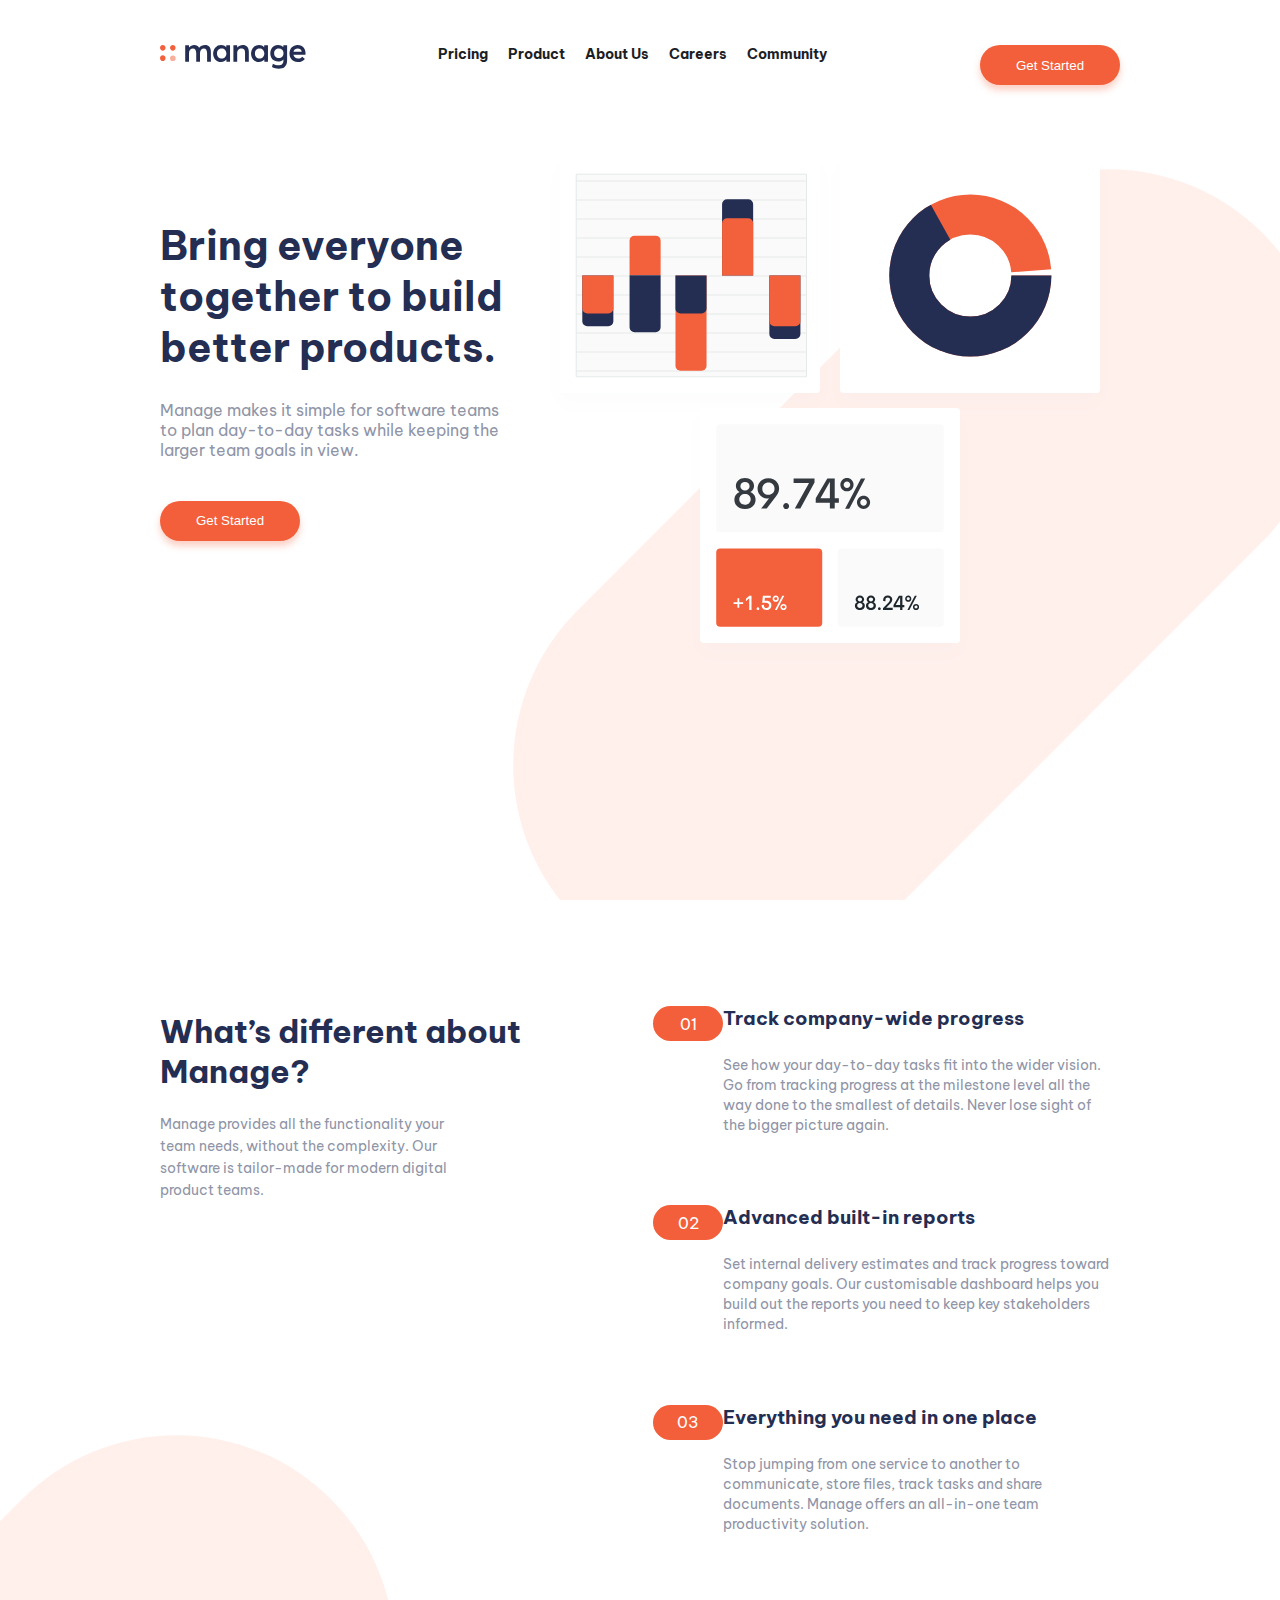
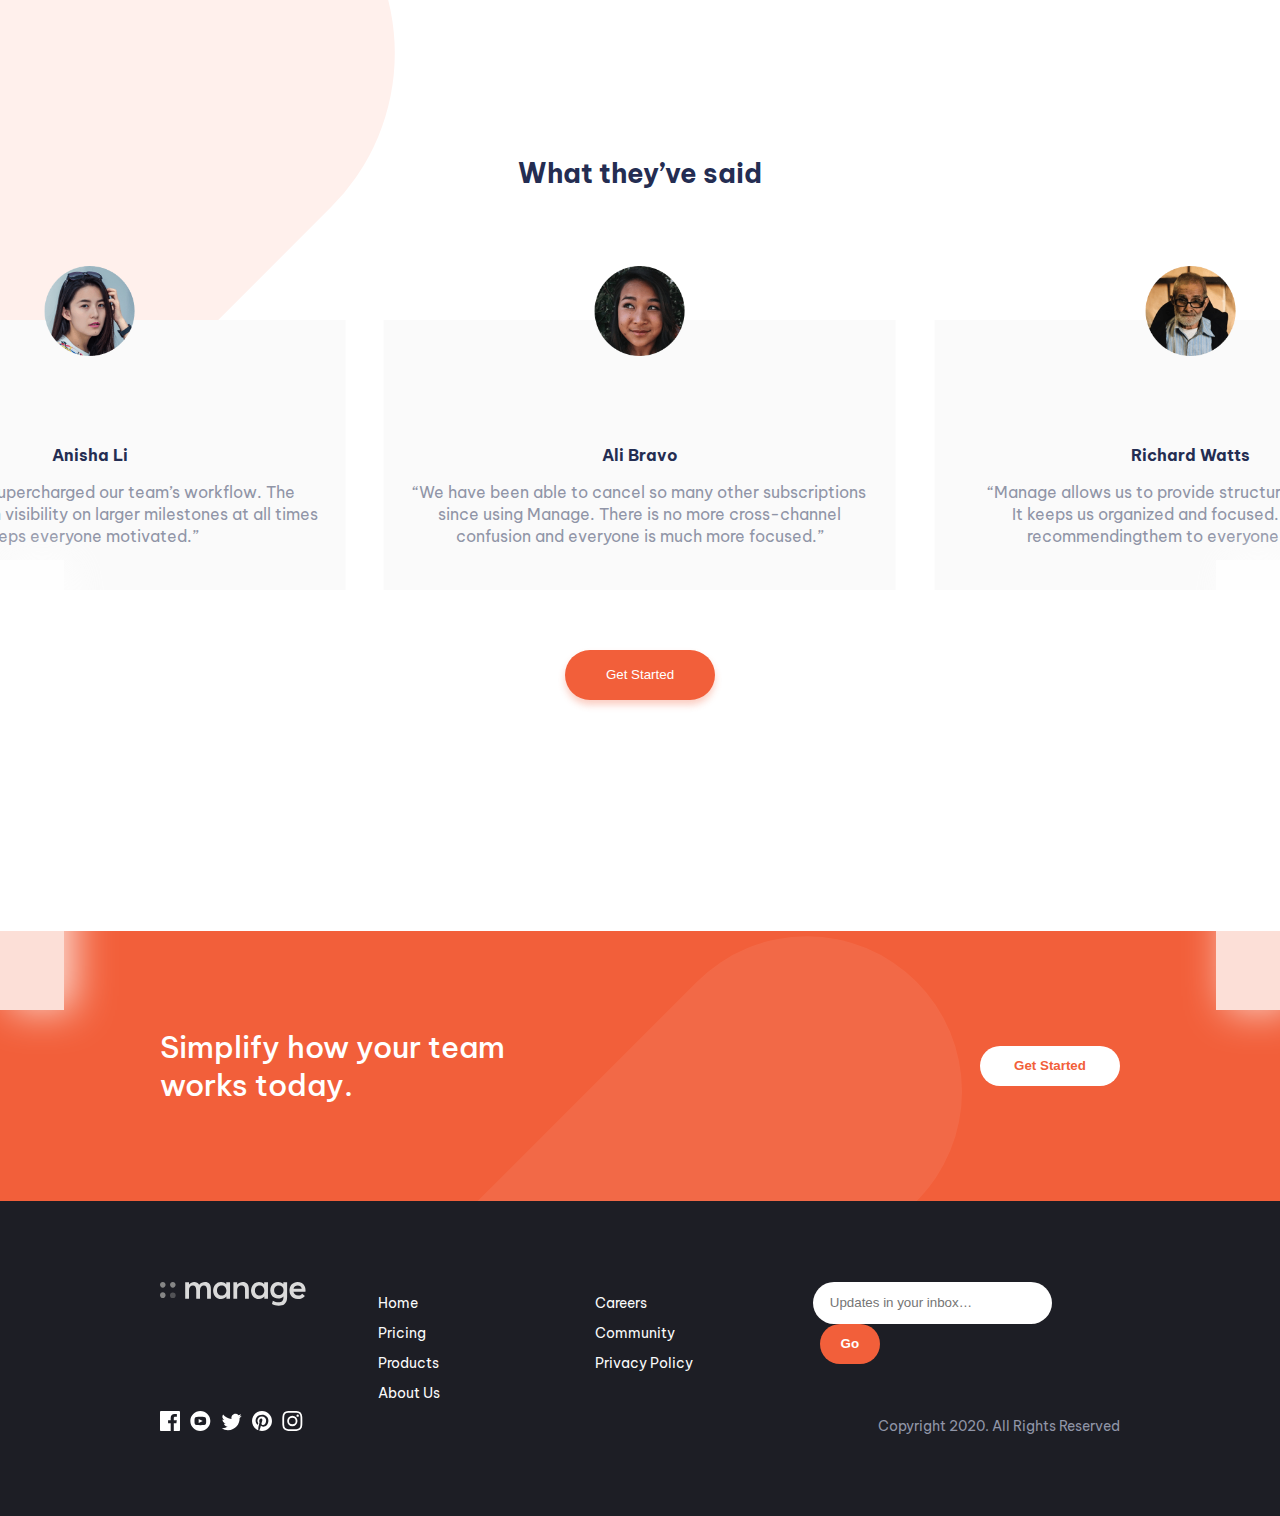
==== index.html @ 9a96b0f6 "first commit" ====
<!DOCTYPE html>
<html lang="en">

<head>
  <meta charset="UTF-8">
  <meta name="viewport" content="width=device-width, initial-scale=1.0">
  <!-- displays site properly based on user's device -->

  <link rel="icon" type="image/png" sizes="32x32" href="./images/favicon-32x32.png">
  <link rel="stylesheet" href="styles.css" media="screen and (min-width: 1000px)">
  <link rel="stylesheet" href="styles2.css" media="screen and (max-width: 1000px)">

  <title>Frontend Mentor | Manage landing page</title>

  <script src="script.js" defer></script>

  <!-- Feel free to remove these styles or customise in your own stylesheet 👍 -->
  <style>
    .attribution {
      font-size: 11px;
      text-align: center;
    }

    .attribution a {
      color: hsl(228, 45%, 44%);
    }
  </style>
</head>

<body>
  <div class="desktop-div">
    <nav class="desktop-nav">
      <div class="nav-div">
        <div class="navs-div">
          <div class="logo-div">
            <img src="images\logo.svg" alt="logo">
          </div>
          <div class="navs">
            <a href="#">Pricing</a>
            <a href="#">Product</a>
            <a href="#">About Us</a>
            <a href="#">Careers</a>
            <a href="#">Community</a>
          </div>
          <div class="getstarted-div">
            <button class="get-started">Get Started</button>
          </div>
        </div>
        <div class="hero-div">
          <div class="hero-txt-div">
            <h1 class="hero-txt">Bring everyone<br>together to build<br>better products.<br></h1>
            <p class="hero-subtxt">Manage makes it simple for software teams<br>to plan day-to-day
              tasks while keeping the<br>larger team goals in view.<br></p>
            <button class="get-started">Get Started</button>
          </div>
          <div class="hero-img-div">
            <img src="images\illustration-intro.svg" alt="illustration-intro" class="hero-img">
          </div>
        </div>
      </div>
    </nav>

    <main>
      <section class="about-testimonial-section">
        <div class="about-section">
          <div class="about-div">
            <div class="about-hero-txtdiv">
              <h1 class="about-hero-txt">What’s different about<br>Manage?</h1>
              <p class="about-hero-subtxt">Manage provides all the functionality your<br>team needs, without
                the complexity. Our<br>software is tailor-made for modern digital<br>
                product teams.<br></p>
            </div>

            <div class="about">
              <div class="about-txts-div txt-div1">
                <div class="about-no-div">
                  <p class="about-no">01</p>
                </div>
                <div class="about-txt-div">
                  <h2 class="about-txt">Track company-wide progress</h2>
                  <p class="about-subtxt">See how your day-to-day tasks fit into the wider vision.<br>Go from
                    tracking progress at the milestone level all the<br>way done to the
                    smallest of details. Never lose sight of<br>the bigger picture again.<br></p>
                </div>
              </div>

              <div class="about-txts-div">
                <div class="about-no-div">
                  <p class="about-no">02</p>
                </div>
                <div class="about-txt-div">
                  <h2 class="about-txt">Advanced built-in reports</h2>
                  <p class="about-subtxt">Set internal delivery estimates and track progress toward<br>company
                    goals. Our customisable dashboard helps you<br>build out the reports
                    you need to keep key stakeholders<br>informed.<br>
                  </p>
                </div>
              </div>

              <div class="about-txts-div">
                <div class="about-no-div">
                  <p class="about-no">03</p>
                </div>
                <div class="about-txt-div everything">
                  <h2 class="about-txt">Everything you need in one place</h2>
                  <p class="about-subtxt">Stop jumping from one service to another to<br>communicate, store files,
                    track tasks and share<br>documents. Manage offers an all-in-one team<br>
                    productivity solution.<br></p>
                </div>
              </div>
            </div>
          </div>
        </div>

        <div class="testimonials-section">
          <div class="testimonials-div">
            <h1 class="testimonials-heading">What they’ve said</h1>
            <div class="testimonials">
              <div class="testimony first-testimony">
                <img src="images\avatar-anisha.png" alt="avatar-anisha" class="avatar-img">
                <div class="testimony-name">
                  <div class="testimony-name-div">
                    <p class="name">Anisha Li</p>
                    <p class="thetestimony">“Manage has supercharged our team’s workflow. The<br>ability to maintain
                      visibility on larger milestones at all times<br>keeps everyone motivated.”<br></p>
                  </div>
                </div>
              </div>

              <div class="testimony second-testimony">
                <img src="images\avatar-ali.png" alt="avatar-shanai" class="avatar-img">
                <div class="testimony-name">
                  <div class="testimony-name-div">
                    <p class="name">Ali Bravo</p>
                    <p class="thetestimony">“We have been able to cancel so many other subscriptions<br>since using
                      Manage. There is no more cross-channel<br>confusion and everyone is much
                      more focused.”<br></p>
                  </div>
                </div>
              </div>

              <div class="testimony third-testimony">
                <img src="images\avatar-richard.png" alt="avatar-richard" class="avatar-img">
                <div class="testimony-name">
                  <div class="testimony-name-div">
                    <p class="name">Richard Watts</p>
                    <p class="thetestimony">“Manage allows us to provide structure and process.<br>It keeps us organized
                      and focused. I can’t stop recommending<bdo>them to everyone I talk to!”<br></p>
                  </div>
                </div>
              </div>

              <div class="testimony fourth-testimony">
                <img src="images\avatar-shanai.png" alt="avatar-shanai" class="avatar-img">
                <div class="testimony-name">
                  <div class="testimony-name-div">
                    <p class="name">Shanai Goughs</p>
                    <p class="thetestimony">“Their software allows us to track, manage and collaborate on our projects
                      from anywhere. It keeps the whole team in-sync without being intrusive.”<br></p>
                  </div>
                </div>
              </div>

              <div class="testimony first-testimony2">
                <img src="images\avatar-anisha.png" alt="avatar-anisha" class="avatar-img">
                <div class="testimony-name">
                  <div class="testimony-name-div">
                    <p class="name">Anisha Li</p>
                    <p class="thetestimony">“Manage has supercharged our team’s workflow. The<br>ability to maintain
                      visibility on larger milestones at all times<br>keeps everyone motivated.”<br></p>
                  </div>
                </div>
              </div>

              <div class="testimony second-testimony2">
                <img src="images\avatar-ali.png" alt="avatar-shanai" class="avatar-img">
                <div class="testimony-name">
                  <div class="testimony-name-div">
                    <p class="name">Ali Bravo</p>
                    <p class="thetestimony">“We have been able to cancel so many other subscriptions<br>since using
                      Manage. There is no more cross-channel<br>confusion and everyone is much
                      more focused.”<br></p>
                  </div>
                </div>
              </div>

              <div class="testimony third-testimony2">
                <img src="images\avatar-richard.png" alt="avatar-richard" class="avatar-img">
                <div class="testimony-name">
                  <div class="testimony-name-div">
                    <p class="name">Richard Watts</p>
                    <p class="thetestimony">“Manage allows us to provide structure and process.<br>It keeps us organized
                      and focused. I can’t stop recommending<bdo>them to everyone I talk to!”<br></p>
                  </div>
                </div>
              </div>

              <div class="testimony fourth-testimony2">
                <img src="images\avatar-shanai.png" alt="avatar-shanai" class="avatar-img">
                <div class="testimony-name">
                  <div class="testimony-name-div">
                    <p class="name">Shanai Goughs</p>
                    <p class="thetestimony">“Their software allows us to track, manage and collaborate on our projects
                      from anywhere. It keeps the whole team in-sync without being intrusive.”<br></p>
                  </div>
                </div>
              </div>
            </div>
            <div class="overlays-div">
              <div class="testmonials-overlay left-overlay"></div>
              <div class="testmonials-overlay right-overlay"></div>
            </div>
            <a href="#"><button class="get-started-btn">Get Started</button></a>
          </div>
        </div>
      </section>

      <section class="simplify-section">
        <div class="simplify-div">
          <h1 class="simplify-txt">Simplify how your team<br>works today.<br></h1>
          <div class="simplify-btn-div">
            <a href="#"><button class="simplify-btn">Get Started</button></a>
          </div>
        </div>
      </section>
    </main>

    <footer class="footer-section">
      <div class="footer-div">
        <div class="logo-socials-div">
          <img src="images\logo.svg" alt="logo" class="footer-logo">
          <div class="socials">
            <img src="images\icon-facebook.svg" alt="icon-facebook">
            <img src="images\icon-youtube.svg" alt="icon-youtube">
            <img src="images\icon-twitter.svg" alt="icon-twitter">
            <img src="images\icon-pinterest.svg" alt="icon-pinterest">
            <img src="images\icon-instagram.svg" alt="icon-instagram">
          </div>
        </div>
        <div class="sitemap">
          <a href="#" class="first-one">Home</a>
          <a href="#">Pricing</a>
          <a href="#">Products</a>
          <a href="#">About Us</a>
        </div>
        <div class="sitemap">
          <a href="#" class="first-one">Careers</a>
          <a href="#">Community</a>
          <a href="#">Privacy Policy</a>
        </div>
        <div class="subscribe-div">
          <form id="subscribe-form">
            <input type="text" id="email-field" placeholder="Updates in your inbox…">
            <button type="submit" id="go">Go</button>
          </form>
          <p class="copyright">Copyright 2020. All Rights Reserved</p>
        </div>
      </div>
    </footer>
  </div>

  <div class="mobile-div">
    <nav class="mobile-nav">
      <div class="overlay display"></div>
      <div class="navigator-div remove-nav-div">
        <div class="navigator remove-nav">
          <a href=" #">Pricing</a>
          <a href="#">Product</a>
          <a href="#">About Us</a>
          <a href="#">Careers</a>
          <a href="#">Community</a>
        </div>
      </div>

      <div class="nav-div">
        <div class="navdiv">
          <img src="images\logo.svg" alt="logo" class="logo">
          <img src="images\icon-hamburger.svg" alt="icon-hamburger" class="menu-icon">
          <img src="images\icon-close.svg" alt="icon-close" class="display close_icon">
        </div>
        <div class="hero-div">
          <div class="hero-img-div">
            <img src="images\illustration-intro.svg" alt="illustration-intro" class="hero-img">
          </div>
          <div class="hero-txt-div">
            <h1 class="hero-txt">Bring everyone<br>together to build<br>better products.<br></h1>
            <p class="hero-subtxt">Manage makes it simple for software<br>teams to plan day-to-day
              tasks while<br>keeping the larger team goals in view.</p>
            <div class="get-started-div">
              <button class="get-started-btn">Get Started</button>
            </div>
          </div>
        </div>
      </div>
    </nav>

    <section class="about-section">
      <div class="about-hero-div">
        <h1 class="about-hero-txt">What’s different<br>about Manage?</h1>
        <p class="about-hero-subtxt">Manage provides all the functionality your<br>team needs, without
          the complexity. Our<br>software is tailor-made for modern digital<br>
          product teams.<br></p>
      </div>

      <div class="about-div">
        <div class="about">
          <div class="about-txts-div">
            <div class="about-id">01</div>
            <h3 class="about-txt">Track company-wide progress</h3>
          </div>
          <p class="about-subtxt">See how your day-to-day tasks fit into the wider<br>vision. Go from
            tracking progress at the milestone<br>level all the way done to the
            smallest of details.<br>Never lose sight of the bigger picture again.<br></p>
        </div>

        <div class="about">
          <div class="about-txts-div">
            <div class="about-id">02</div>
            <h3 class="about-txt">Advanced built-in reports</h3>
          </div>
          <p class="about-subtxt">Set internal delivery estimates and track progress<br>toward company
            goals. Our customisable<br>dashboard helps you build out the reports
            you<br>need to keep key stakeholders informed.<br></p>
        </div>

        <div class="about">
          <div class="about-txts-div">
            <div class="about-id">03</div>
            <h3 class="about-txt">Everything you need in one place</h3>
          </div>
          <p class="about-subtxt">Stop jumping from one service to another to<br>communicate, store files,
            track tasks and share<br>documents. Manage offers an all-in-one team<br>
            productivity solution.<br></p>
        </div>
      </div>
    </section>
  </div>
</body>

</html>


<!-- Pricing
Product
About Us
Careers
Community

Get Started

Bring everyone together to build better products.

Manage makes it simple for software teams to plan day-to-day 
tasks while keeping the larger team goals in view.

Get Started

What’s different about Manage?

Manage provides all the functionality your team needs, without 
the complexity. Our software is tailor-made for modern digital 
product teams. 

01
Track company-wide progress
See how your day-to-day tasks fit into the wider vision. Go from 
tracking progress at the milestone level all the way done to the 
smallest of details. Never lose sight of the bigger picture again.

02
Advanced built-in reports
Set internal delivery estimates and track progress toward company 
goals. Our customisable dashboard helps you build out the reports 
you need to keep key stakeholders informed.

03
Everything you need in one place
Stop jumping from one service to another to communicate, store files, 
track tasks and share documents. Manage offers an all-in-one team 
productivity solution.

What they’ve said

Anisha Li
“Manage has supercharged our team’s workflow. The ability to maintain 
visibility on larger milestones at all times keeps everyone motivated.”

Ali Bravo
“We have been able to cancel so many other subscriptions since using 
Manage. There is no more cross-channel confusion and everyone is much 
more focused.”

Richard Watts
“Manage allows us to provide structure and process. It keeps us organized 
and focused. I can’t stop recommending them to everyone I talk to!”

Shanai Gough
“Their software allows us to track, manage and collaborate on our projects 
from anywhere. It keeps the whole team in-sync without being intrusive.”

Get Started

Simplify how your team works today.
Get Started

Home
Pricing
Products
About Us
Careers
Community
Privacy Policy

Updates in your inbox…
Go

Copyright 2020. All Rights Reserved


<div class=" attribution">
            Challenge by <a href="https://www.frontendmentor.io?ref=challenge" target="_blank">Frontend Mentor</a>.
            Coded by <a href="#">Your Name Here</a>.
          </div> -->
---- styles.css ----
@import url('https://fonts.googleapis.com/css2?family=Be+Vietnam+Pro:wght@400;500;700&display=swap');

@keyframes slide1 {
    0% {
        transform: translateX(-13vw);
        box-shadow: 0;
    }

    25% {
        transform: translateX(-57vw);
        box-shadow: 0;
    }

    50% {
        transform: translateX(-100vw);
        box-shadow: 0;
    }

    75% {
        transform: translateX(-143vw);
        box-shadow: 0;
    }

    100% {
        transform: translateX(-186vw);
        box-shadow: 0;
    }
}

@keyframes slide2 {
    0% {
        transform: translate(-13vw, -7vh);
        box-shadow: 0px 1px 5px black;
    }

    25% {
        transform: translate(-57vw, 0);
        box-shadow: none;
    }

    50% {
        transform: translate(-100vw, 0);
        box-shadow: 0;
    }

    75% {
        transform: translate(-143vw, 0);
        box-shadow: 0;
    }

    100% {
        transform: translate(-186vw, 0);
        box-shadow: 0;
    }
}

@keyframes slide3 {
    0% {
        transform: translate(-13vw, 0);
        box-shadow: none;
    }

    25% {
        transform: translate(-57vw, -7vh);
        box-shadow: 0px 1px 5px black;
    }

    50% {
        transform: translate(-100vw, 0);
        box-shadow: none;
    }

    75% {
        transform: translate(-143vw, 0);
        box-shadow: none;
    }

    100% {
        transform: translate(-186vw, 0);
        box-shadow: none;
    }
}

@keyframes slide4 {
    0% {
        transform: translate(-13vw, 0);
        box-shadow: none;
    }

    25% {
        transform: translate(-57vw, 0);
        box-shadow: none;
    }

    50% {
        transform: translate(-100vw, -7vh);
        box-shadow: 0px 1px 5px black;
    }

    75% {
        transform: translate(-143vw, 0);
        box-shadow: none;
    }

    100% {
        transform: translate(-186vw, 0);
        box-shadow: none;
    }
}

@keyframes slide5 {
    0% {
        transform: translate(-13vw, 0);
        box-shadow: none;
    }

    25% {
        transform: translate(-57vw, 0);
        box-shadow: none;
    }

    50% {
        transform: translate(-100vw, 0);
        box-shadow: none;
    }

    75% {
        transform: translate(-143vw, -7vh);
        box-shadow: 0px 1px 5px black;
    }

    100% {
        transform: translate(-186vw);
        box-shadow: none;
    }
}

@keyframes slide6 {
    0% {
        transform: translate(-13vw, 0);
        box-shadow: none;
    }

    25% {
        transform: translate(-57vw, 0);
        box-shadow: none;
    }

    50% {
        transform: translate(-100vw, 0);
        box-shadow: none;
    }

    75% {
        transform: translate(-143vw, 0);
        box-shadow: none;
    }

    100% {
        transform: translate(-186vw, -7vh);
        box-shadow: 0px 1px 5px black;
    }
}

@keyframes slide7 {
    0% {
        transform: translateX(-13vw);
    }

    25% {
        transform: translateX(-57vw);
    }

    50% {
        transform: translateX(-100vw);
    }

    75% {
        transform: translateX(-143vw);
    }

    100% {
        transform: translateX(-186vw);
    }
}

@keyframes slide8 {
    0% {
        transform: translateX(-13vw);
    }

    25% {
        transform: translateX(-57vw);
    }

    50% {
        transform: translateX(-100vw);
    }

    75% {
        transform: translateX(-143vw);
    }

    100% {
        transform: translateX(-186vw);
    }
}

.mobile-div {
    display: none;
}

body {
    margin: 0;
    font-family: 'Be Vietnam Pro', sans-serif;
    overflow-x: hidden;
}

.desktop-nav {
    width: 100vw;
    display: flex;
    justify-content: center;
    height: 100vh;
    background-image: url("images\\bg-tablet-pattern.svg");
    background-repeat: no-repeat;
    background-position: 110% 197%;
}

.nav-div {
    width: 75vw;
}

.navs-div {
    display: grid;
    grid-template-columns: auto auto auto;
    /* Change how you move the navs down later */
    margin-top: 5vh;
}

.logo-div {
    justify-self: left;
}

.navs {
    display: flex;
    justify-self: center;
}

.navs>a {
    color: hsl(233, 12%, 13%);
    text-decoration: none;
    margin-right: 20px;
    font-weight: 700;
    font-size: .9em;
}

.getstarted-div {
    justify-self: right;
}

.get-started {
    background-color: hsl(12, 88%, 59%);
    box-shadow: 0px 5px 7px hsl(12, 88%, 59%, .3);
    cursor: pointer;
    border: 0px;
    color: white;
    width: 140px;
    height: 40px;
    border-radius: 50px;
}

.hero-div {
    width: 75vw;
    display: grid;
    grid-template-columns: auto auto;
    margin-top: 7vh;
}

.hero-txt-div {
    padding-top: 5vh;
}

.hero-txt-div>button {
    margin-top: 25px;
}

.hero-txt {
    font-size: 2.5em;
    color: hsl(228, 39%, 23%);
}

.hero-subtxt {
    color: hsl(227, 12%, 61%);
}

.hero-img-div {
    justify-self: right;
}

.about-testimonial-section {
    margin-top: 10vh;
    background-image: url("images\\bg-tablet-pattern.svg");
    background-repeat: no-repeat;
    background-position: -90% 80%;
}

.about-section {
    width: 100vw;
    display: flex;
    justify-content: center;
}

.about-div {
    width: 75vw;
    display: grid;
    grid-template-columns: auto auto;
}

.about-hero-txt {
    color: hsl(228, 39%, 23%);
    font-size: 2em;
}

.about-hero-subtxt {
    color: hsl(227, 12%, 61%);
    line-height: 22px;
    font-size: .9em;
}

.about-txts-div {
    display: grid;
    grid-template-columns: 7vw 31vw;
    width: 38vw;
    margin-top: 40px;
}

.txt-div1 {
    margin-top: 0;
}

.about {
    justify-self: right;
    margin-right: 0;
}

.about-no {
    width: 70px;
    height: 35px;
    background-color: hsl(12, 88%, 59%);
    color: #ffffff;
    display: flex;
    justify-content: center;
    align-items: center;
    text-align: center;
    border-radius: 50px;
    justify-self: right;
}

.about-txt {
    font-size: 1.2em;
    color: hsl(228, 39%, 23%);
}

.about-subtxt {
    color: hsl(227, 12%, 61%);
    font-size: .9em;
    line-height: 20px;
    margin-top: 25px;
}

.testimonials-section {
    width: 100vw;
    display: flex;
    justify-content: center;
    margin-top: 12vh;
}

.testimonials-div {
    width: 100vw;
    display: grid;
    justify-items: center;
}

.testimonials {
    display: grid;
    grid-template-columns: auto auto auto auto auto auto auto auto;
    width: 100vw;
}

.testimonials-heading {
    color: hsl(228, 39%, 23%);
    text-align: center;
    margin-top: 100px;
    margin-bottom: 130px;
    font-size: 1.7em;
}

.testimony {
    display: grid;
    justify-items: center;
    text-align: center;
    width: 40vw;
    background-color: hsl(0, 0%, 98%);
    height: 30vh;
    margin-right: 3vw;
    transform: translateX(-13vw);
    transition: transform .6s;
}

.first-testimony {
    animation: slide1 10s ease-in-out infinite;
}

.second-testimony {
    animation: slide2 10s ease-in-out infinite;
}

.third-testimony {
    animation: slide3 10s ease-in-out infinite;
}

.fourth-testimony {
    animation: slide4 10s ease-in-out infinite;
}

.first-testimony2 {
    animation: slide5 10s ease-in-out infinite;
}

.second-testimony2 {
    animation: slide6 10s ease-in-out infinite;
}

.third-testimony2 {
    animation: slide7 10s ease-in-out infinite;
}

.fourth-testimony2 {
    animation: slide8 10s ease-in-out infinite;
}

/* .slide {
    animation: slide 10s ease-in-out infinite;
    animation-name: slide;
    animation-duration: 10s;
    animation-timing-function: ease-in-out;
    animation-iteration-count: infinite;
} */

.avatar-img {
    width: 90px;
    height: 90px;
    position: absolute;
    margin-top: -6vh;
}

.testimony-name {
    height: 27vh;
    display: flex;
    align-items: end;
    text-align: center;
}

.name {
    color: hsl(228, 39%, 23%);
    font-weight: 700;
}

.thetestimony {
    margin-top: 0;
    color: hsl(227, 12%, 61%);
    /* font-size: .93em; */
    line-height: 22px;
}

.overlays-div {
    display: grid;
    grid-template-columns: auto auto;
    align-items: start;
    width: 100vw;
}

.left-overlay {
    justify-self: left;
}

.right-overlay {
    justify-self: right;
}

.testmonials-overlay {
    position: absolute;
    background-color: hsl(0, 0%, 100%);
    width: 5vw;
    height: 50%;
    box-shadow: 10px 0px 40px #ffffff;
    top: 240%;
    opacity: .8;
}

.get-started-btn {
    background-color: hsl(12, 88%, 59%);
    border: 0px;
    color: white;
    width: 150px;
    height: 50px;
    border-radius: 50px;
    box-shadow: 0px 5px 7px hsl(12, 88%, 59%, .3);
    cursor: pointer;
    margin-top: 60px;
    margin-bottom: 60px;
}

.simplify-section {
    width: 100vw;
    height: 30vh;
    display: flex;
    justify-content: center;
    align-items: center;
    background-image: url("images\\bg-simplify-section-desktop.svg");
    background-color: hsl(12, 88%, 59%);
    background-position: -300% 100%;
    background-repeat: no-repeat;
    margin-top: 19vh;
}

.simplify-div {
    width: 75vw;
    display: grid;
    grid-template-columns: auto auto;
}

.simplify-txt {
    justify-self: left;
    font-size: 1.9em;
    font-weight: 500;
    color: #ffffff;
}

.simplify-btn-div {
    justify-self: right;
    display: flex;
    align-items: center;
}

.simplify-btn {
    border: 0px;
    width: 140px;
    height: 40px;
    background-color: #ffffff;
    color: hsl(12, 88%, 59%);
    border-radius: 50px;
    font-weight: 700;
    cursor: pointer;
}

.footer-section {
    display: flex;
    justify-content: center;
    align-items: center;
    background-color: hsl(233, 12%, 13%);
    width: 100vw;
    height: 35vh;
    margin-bottom: 0;
}

.footer-div {
    width: 75vw;
    display: grid;
    grid-template-columns: 17vw 17vw 17vw auto;
}

.footer-logo {
    filter: invert(100%) sepia(0%) saturate(0%) hue-rotate(93deg) brightness(103%) contrast(103%);
    align-self: start;
}

.logo-socials-div {
    display: grid;
    grid-template-rows: auto auto;
    height: 17vh;
}

.socials {
    align-self: end;
}

.socials>img {
    margin-left: 6px;
}

img[alt="icon-facebook"] {
    margin-left: 0;
}

.sitemap {
    display: flex;
    flex-direction: column;
}

.sitemap>a {
    margin-top: 12px;
    text-decoration: none;
    font-size: .9em;
    color: hsl(0, 0%, 98%);
}

.first-map {
    margin-top: 0;
}

.subscribe-div {
    height: 17vh;
    display: grid;
    grid-template-rows: auto auto;
}

.subscribe-form {
    align-self: start;
}

#email-field {
    width: 220px;
    height: 40px;
    border: 0px;
    border-radius: 50px;
    padding-left: 17px;
}

#go {
    background-color: hsl(12, 88%, 59%);
    color: #ffffff;
    width: 60px;
    height: 40px;
    border: 0px;
    border-radius: 50px;
    font-weight: 700;
    margin-left: 7px;
    cursor: pointer;
}

.copyright {
    font-size: .9em;
    color: hsl(227, 12%, 61%);
    align-self: end;
    justify-self: right;
    margin-bottom: 0;
}
---- styles2.css ----
@import url('https://fonts.googleapis.com/css2?family=Be+Vietnam+Pro:wght@400;500;700&display=swap');

@keyframes slideIn {
    0% {
        height: 5%;
    }


    100% {
        height: 50%;
    }
}

@keyframes comeIn {
    0% {
        opacity: 0;
    }

    100% {
        opacity: 1;
    }
}

@keyframes slideOut {
    0% {
        height: 50%;
        opacity: 1;
    }

    50% {
        height: 25%;
        opacity: .9;
    }

    100% {
        height: 0;
        opacity: 0;
    }
}

@keyframes comeOut {
    0% {
        opacity: 1;
    }

    100% {
        opacity: 0;
    }
}

.desktop-div {
    display: none;
}

body {
    margin: 0;
    font-family: 'Be Vietnam Pro', sans-serif;
}

.mobile-nav {
    display: flex;
    justify-content: center;
    background-image: url("images\\bg-tablet-pattern.svg");
    background-size: 120%;
    background-repeat: no-repeat;
    background-position: -70% -70%;
}

.nav-div {
    width: 85%;
}

.navdiv {
    display: grid;
    grid-template-columns: auto auto;
    align-items: center;
    height: 13vh;
}

.logo {
    justify-self: left;
}

.menu-icon {
    justify-self: right;
}

.close_icon {
    justify-self: right;
    position: absolute;
}

.hero-img {
    width: 100%;
}

.hero-txt-div {
    display: flex;
    flex-direction: column;
    justify-content: center;
    text-align: center;
}

.hero-txt {
    color: hsl(228, 39%, 23%);
    font-size: 2.2em;
    margin-bottom: 10px;
}

.hero-subtxt {
    margin-top: 15px;
    line-height: 23px;
    color: hsl(227, 12%, 61%);
}

.get-started-btn {
    background-color: hsl(12, 88%, 59%);
    box-shadow: 0px 5px 7px hsl(12, 88%, 59%, .3);
    cursor: pointer;
    border: 0px;
    color: white;
    border-radius: 50px;
    width: 40%;
    height: 7vh;
    margin-top: 20px;
    margin-bottom: 40px;
    font-weight: 700;
}

.overlay {
    position: fixed;
    top: 0;
    left: 0;
    right: 0;
    bottom: 0;
    background-color: hsl(0, 0%, 0%, .2);
}

.navigator-div {
    position: absolute;
    top: 15%;
    background-color: white;
    display: flex;
    justify-content: center;
    align-items: center;
    width: 85%;
    height: 50%;
    border-radius: 5px;
    box-shadow: 0px 10px 100px hsl(0, 0%, 0%, .3);
    animation: slideIn .8s linear;
}

.navigator {
    display: flex;
    flex-direction: column;
    text-align: center;
    animation: comeIn .8s .5s linear both;
}

.navigator>a {
    color: hsl(228, 39%, 23%);
    font-size: 1.5em;
    text-decoration: none;
    font-weight: 700;
    margin-top: 20%;
}

.display {
    display: none;
}

.remove-nav-div {
    animation: slideOut .8s linear both;
}

.remove-nav {
    animation: comeOut .4s linear both;
}

.about-hero-div {
    text-align: center;
}

.about-hero-txt {
    color: hsl(228, 39%, 23%);
    font-size: 2.2em;
}

.about-hero-subtxt {
    margin-top: 15px;
    line-height: 23px;
    color: hsl(227, 12%, 61%);
}

.about-txts-div {
    background-color: hsl(13, 100%, 96%);
    display: grid;
    grid-template-columns: 17vw auto;
    margin-left: 5vw;
    margin-top: 10vw;
}

.about-id {
    background-color: hsl(12, 88%, 59%);
    width: 17vw;
    height: 7vh;
    border-radius: 50px;
    text-align: center;
    color: #ffffff;
    display: flex;
    justify-content: center;
    align-items: center;
}

.about-txt {
    color: hsl(228, 39%, 23%);
    margin-top: 10px;
    margin-left: 5vw;
}

.about-subtxt {
    margin-left: 5vw;
    color: hsl(227, 12%, 61%);
    line-height: 27px;
    font-size: .97em;
}
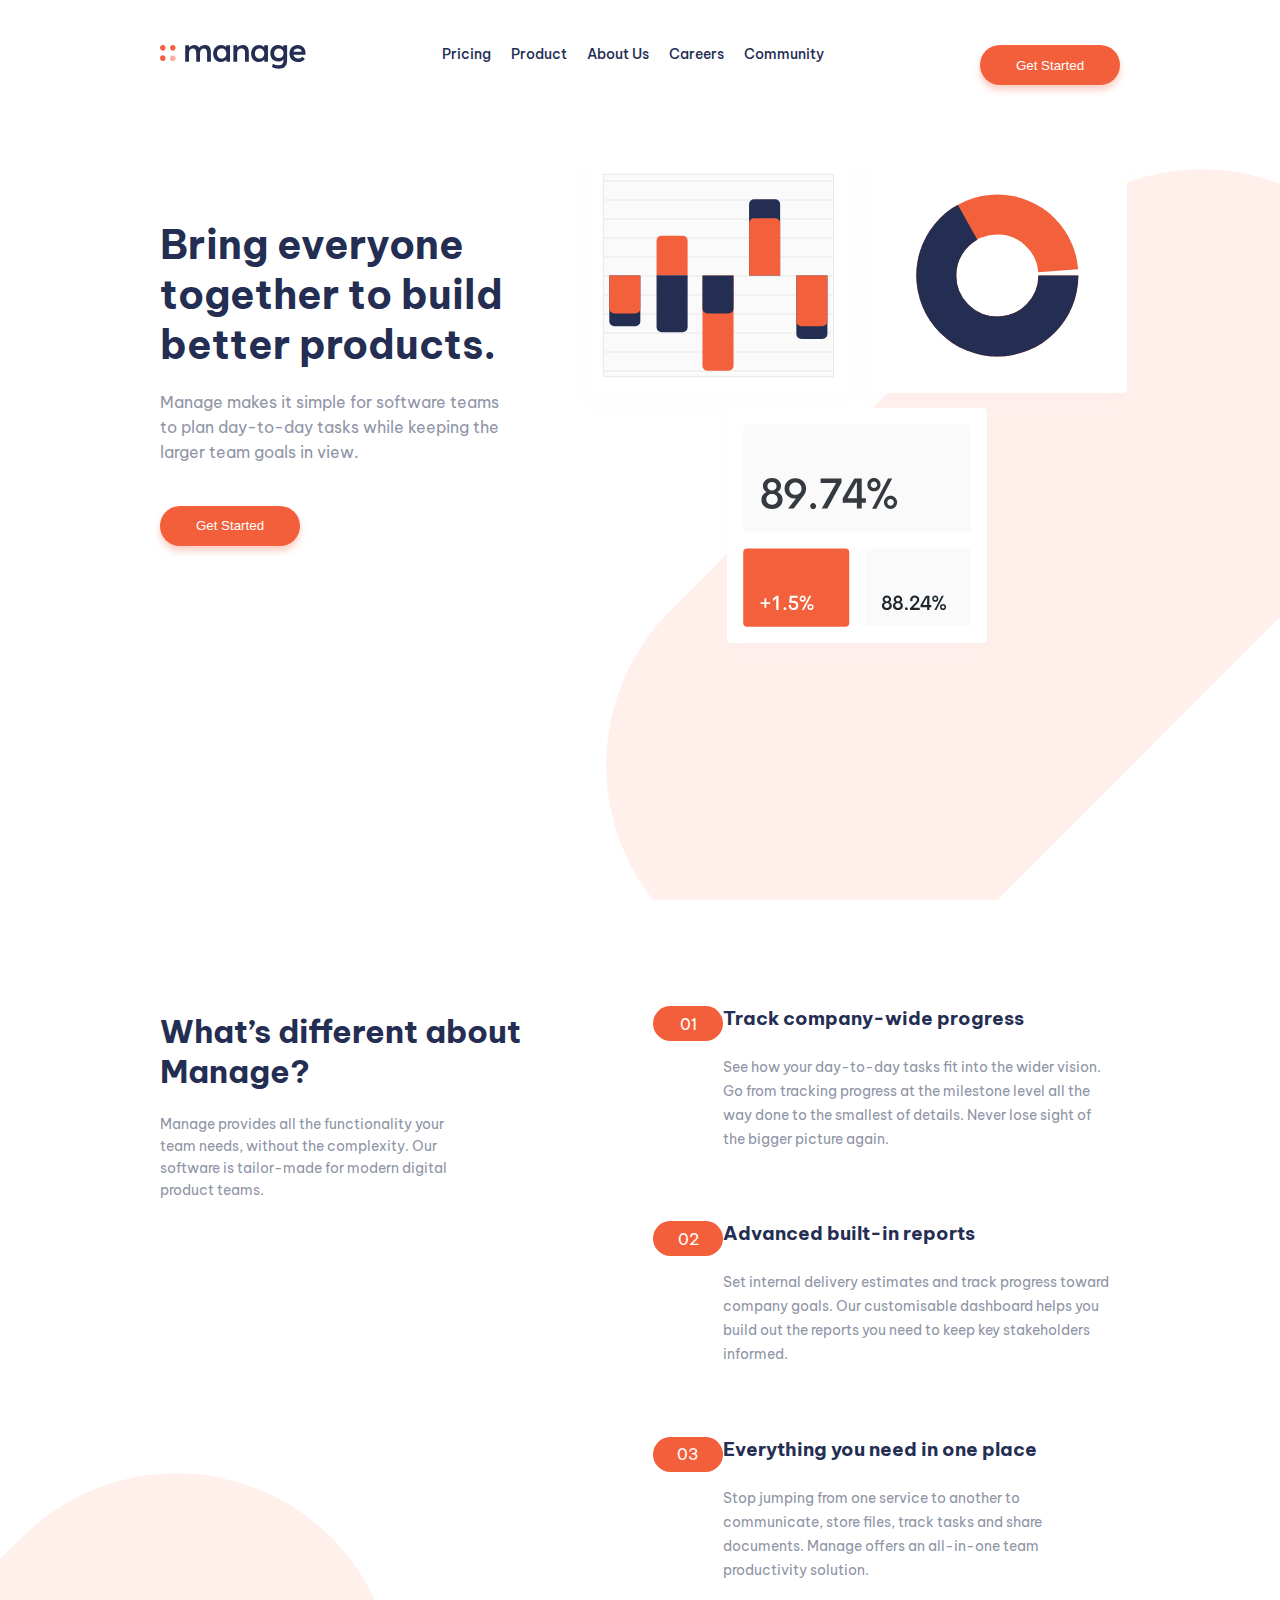
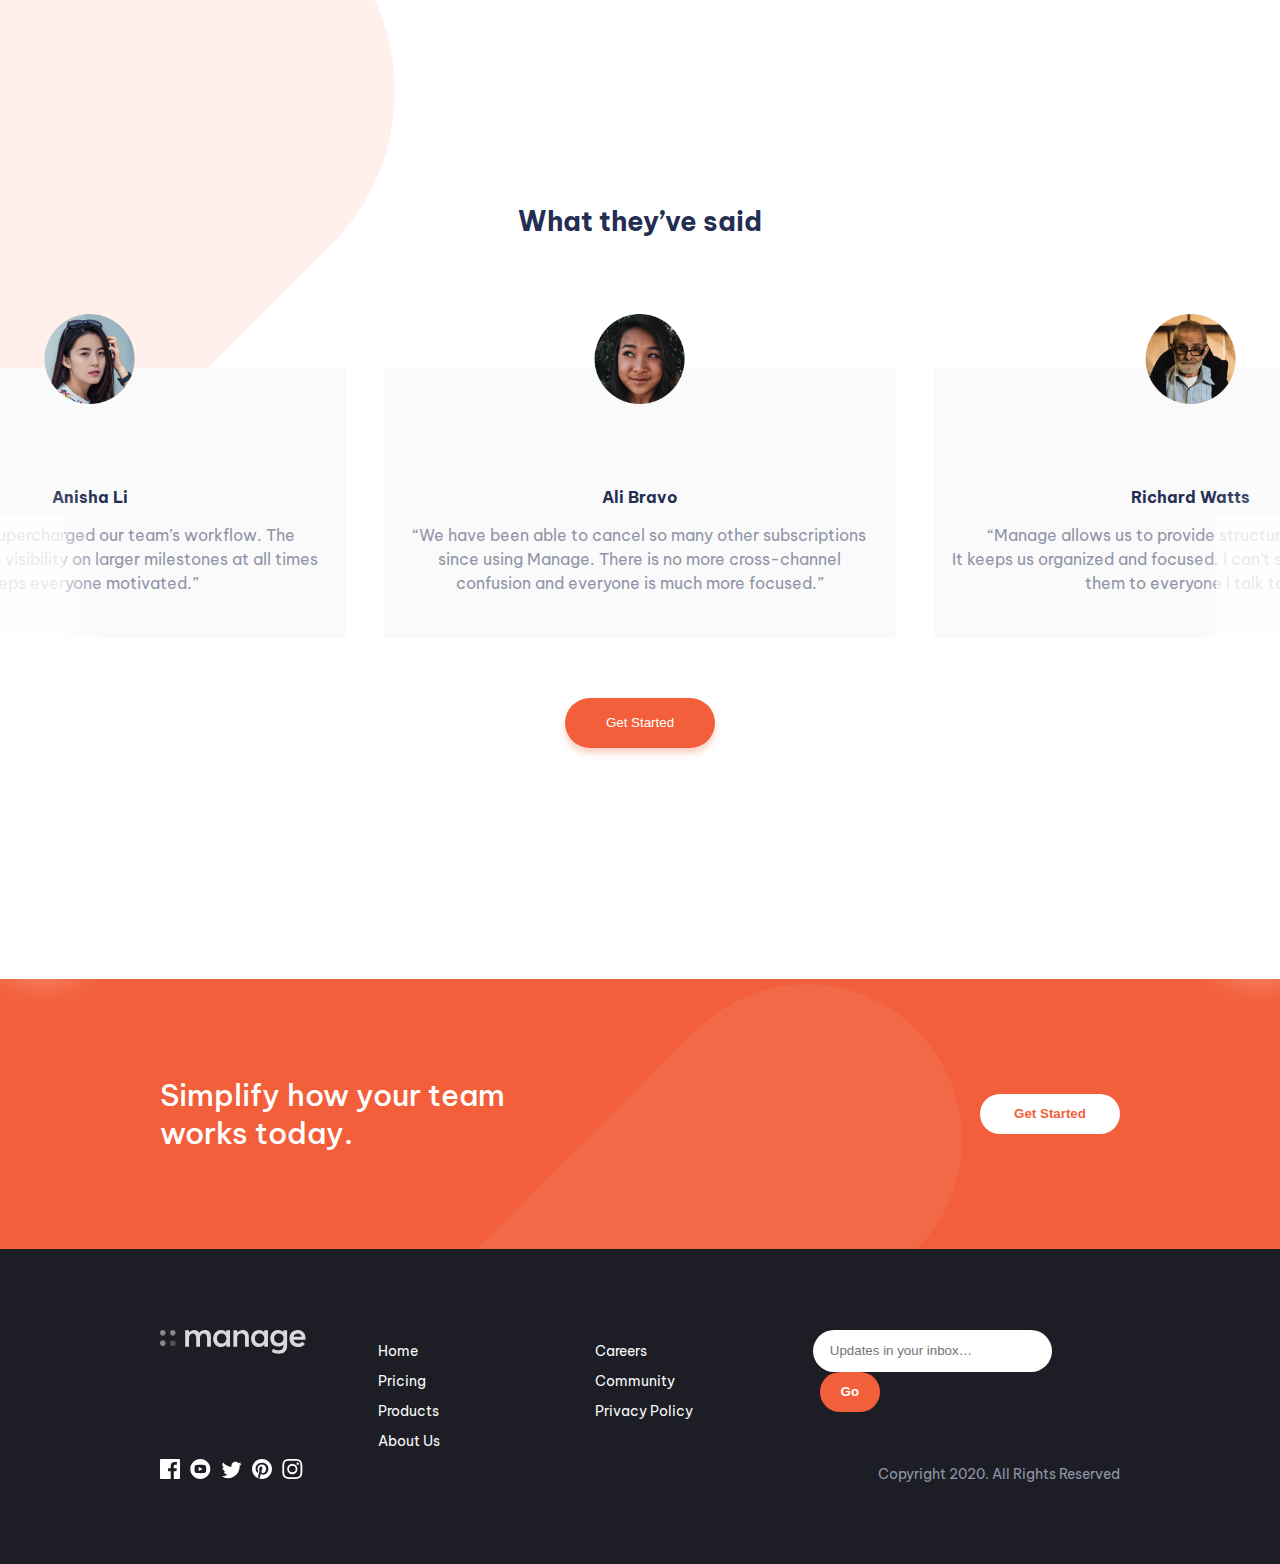
==== commit f675cc99: "second commit" ====
--- a/index.html
+++ b/index.html
@@ -145,7 +145,7 @@
                   <div class="testimony-name-div">
                     <p class="name">Richard Watts</p>
                     <p class="thetestimony">“Manage allows us to provide structure and process.<br>It keeps us organized
-                      and focused. I can’t stop recommending<bdo>them to everyone I talk to!”<br></p>
+                      and focused. I can’t stop recommending<br>them to everyone I talk to!”<br></p>
                   </div>
                 </div>
               </div>
@@ -155,8 +155,9 @@
                 <div class="testimony-name">
                   <div class="testimony-name-div">
                     <p class="name">Shanai Goughs</p>
-                    <p class="thetestimony">“Their software allows us to track, manage and collaborate on our projects
-                      from anywhere. It keeps the whole team in-sync without being intrusive.”<br></p>
+                    <p class="thetestimony">“Their software allows us to track, manage and collaborate<br>on our
+                      projects
+                      from anywhere. It keeps the whole team in-<br>sync without being intrusive.”<br></p>
                   </div>
                 </div>
               </div>
@@ -190,7 +191,7 @@
                   <div class="testimony-name-div">
                     <p class="name">Richard Watts</p>
                     <p class="thetestimony">“Manage allows us to provide structure and process.<br>It keeps us organized
-                      and focused. I can’t stop recommending<bdo>them to everyone I talk to!”<br></p>
+                      and focused. I can’t stop recommending<br>them to everyone I talk to!”<br></p>
                   </div>
                 </div>
               </div>
@@ -250,8 +251,11 @@
         </div>
         <div class="subscribe-div">
           <form id="subscribe-form">
-            <input type="text" id="email-field" placeholder="Updates in your inbox…">
+            <input type="text" class="email-field" placeholder="Updates in your inbox…">
             <button type="submit" id="go">Go</button>
+            <i>
+              <p class="error_p">Hii</p>
+            </i>
           </form>
           <p class="copyright">Copyright 2020. All Rights Reserved</p>
         </div>
@@ -264,7 +268,7 @@
       <div class="overlay display"></div>
       <div class="navigator-div remove-nav-div">
         <div class="navigator remove-nav">
-          <a href=" #">Pricing</a>
+          <a href="#" class="pricing">Pricing</a>
           <a href="#">Product</a>
           <a href="#">About Us</a>
           <a href="#">Careers</a>
@@ -334,6 +338,116 @@
         </div>
       </div>
     </section>
+
+    <section class="testimonials-section">
+      <h1 class="testimonials-heading">What they’ve said</h1>
+      <div class="testimonials-div">
+        <div class="testimonials">
+          <div class="mobile-testimony slide">
+            <div class="testimony-div">
+              <img src="images\avatar-anisha.png" alt="avatar-anisha" class="avatar-img">
+              <p class="name">Anisha Li</p>
+              <p class="thetestimony">“Manage has supercharged our team’s workflow. The ability to maintain
+                visibility on larger milestones at all times keeps everyone motivated.”</p>
+            </div>
+          </div>
+          <div class="mobile-testimony slide">
+            <div class="testimony-div">
+              <img src="images\avatar-ali.png" alt="avatar-ali" class="avatar-img">
+              <p class="name">Ali Bravo</p>
+              <p class="thetestimony">“We have been able to cancel so many other subscriptions since using
+                Manage. There is no more cross-channel confusion and everyone is much
+                more focused.”</p>
+            </div>
+          </div>
+          <div class="mobile-testimony slide">
+            <div class="testimony-div">
+              <img src="images\avatar-richard.png" alt="avatar-richard" class="avatar-img">
+              <p class="name">Richard Watts</p>
+              <p class="thetestimony">“Manage allows us to provide structure and process. It keeps us organized
+                and focused. I can’t stop recommending them to everyone I talk to!”</p>
+            </div>
+          </div>
+          <div class="mobile-testimony slide">
+            <div class="testimony-div">
+              <img src="images\avatar-shanai.png" alt="avatar-shanai" class="avatar-img">
+              <p class="name">Shanai Gough</p>
+              <p class="thetestimony">“Their software allows us to track, manage and collaborate on our projects
+                from anywhere. It keeps the whole team in-sync without being intrusive.”</p>
+            </div>
+          </div>
+          <div class="mobile-testimony slide">
+            <div class="testimony-div">
+              <img src="images\avatar-anisha.png" alt="avatar-anisha" class="avatar-img">
+              <p class="name">Anisha Li</p>
+              <p class="thetestimony">“Manage has supercharged our team’s workflow. The ability to maintain
+                visibility on larger milestones at all times keeps everyone motivated.”</p>
+            </div>
+          </div>
+        </div>
+        <div class="markers-div">
+          <div class="markers">
+            <div class="marker active-marker"></div>
+            <div class="marker"></div>
+            <div class="marker"></div>
+            <div class="marker"></div>
+          </div>
+        </div>
+      </div>
+      <div class="get-startedbtn-div">
+        <button class="get-started-btn">Get Started</button>
+      </div>
+    </section>
+
+    <section class="simplify-section">
+      <div class="simplify-div">
+        <h1 class="simplify-heading">Simplify how<br>your team works<br>today.<br></h1>
+        <button class="simplify-get-started">Get Started</button>
+      </div>
+    </section>
+
+    <footer class="mobile-footer">
+      <div class="footer-div">
+        <form id="subscribe-form">
+          <input type="text" class="email-field" placeholder="Updates in your inbox…">
+          <input type="submit" value="Go" class="go">
+        </form>
+        <div class="sitemaps">
+          <div class="sitemap">
+            <a href="#">Home</a>
+            <a href="#">Pricing</a>
+            <a href="#">Products</a>
+            <a href="#">About Us</a>
+          </div>
+          <div class="sitemap">
+            <a href="#">Careers</a>
+            <a href="#">Community</a>
+            <a href="#">Privacy Policy</a>
+          </div>
+        </div>
+        <div class="socials">
+          <a href="#" class="facebook-link">
+            <img src="images\icon-facebook.svg" alt="icon-facebook" class="facebook-icon">
+          </a>
+          <a href="#">
+            <img src="images\icon-youtube.svg" alt="icon-youtube">
+          </a>
+          <a href="#">
+            <img src="images\icon-twitter.svg" alt="icon-twitter">
+          </a>
+          <a href="#">
+            <img src="images\icon-pinterest.svg" alt="icon-pinterest">
+          </a>
+          <a href="#" class="insta-link">
+            <img src="images\icon-instagram.svg" alt="icon-instagram" class="insta-icon">
+          </a>
+        </div>
+        <div class="footer-logo-div">
+          <img src="images\logo.svg" alt="logo" class="footer-logo">
+        </div>
+        <p class="mobile-copyright">Copyright 2020. All Rights Reserved</p>
+      </div>
+    </footer>
   </div>
 </body>
 
--- a/styles.css
+++ b/styles.css
@@ -223,7 +223,7 @@
     height: 100vh;
     background-image: url("images\\bg-tablet-pattern.svg");
     background-repeat: no-repeat;
-    background-position: 110% 197%;
+    background-position: 130% 197%;
 }
 
 .nav-div {
@@ -233,7 +233,6 @@
 .navs-div {
     display: grid;
     grid-template-columns: auto auto auto;
-    /* Change how you move the navs down later */
     margin-top: 5vh;
 }
 
@@ -247,10 +246,10 @@
 }
 
 .navs>a {
-    color: hsl(233, 12%, 13%);
+    color: hsl(228, 39%, 23%);
     text-decoration: none;
     margin-right: 20px;
-    font-weight: 700;
+    font-weight: 500;
     font-size: .9em;
 }
 
@@ -287,14 +286,22 @@
 .hero-txt {
     font-size: 2.5em;
     color: hsl(228, 39%, 23%);
+    line-height: 50px;
+    margin-bottom: 20px;
 }
 
 .hero-subtxt {
+    margin-top: 0;
     color: hsl(227, 12%, 61%);
+    line-height: 25px;
 }
 
 .hero-img-div {
     justify-self: right;
+}
+
+.hero-img {
+    margin-right: -2.1vw;
 }
 
 .about-testimonial-section {
@@ -364,7 +371,7 @@
 .about-subtxt {
     color: hsl(227, 12%, 61%);
     font-size: .9em;
-    line-height: 20px;
+    line-height: 24px;
     margin-top: 25px;
 }
 
@@ -470,7 +477,7 @@
     margin-top: 0;
     color: hsl(227, 12%, 61%);
     /* font-size: .93em; */
-    line-height: 22px;
+    line-height: 24px;
 }
 
 .overlays-div {
@@ -494,7 +501,7 @@
     width: 5vw;
     height: 50%;
     box-shadow: 10px 0px 40px #ffffff;
-    top: 240%;
+    top: 235%;
     opacity: .8;
 }
 
@@ -619,10 +626,10 @@
     align-self: start;
 }
 
-#email-field {
+.email-field {
     width: 220px;
     height: 40px;
-    border: 0px;
+    border: 0;
     border-radius: 50px;
     padding-left: 17px;
 }
@@ -639,6 +646,20 @@
     cursor: pointer;
 }
 
+.error {
+    color: rgb(255, 26, 26);
+    border: 1px solid rgb(255, 26, 26);
+}
+
+.error_p {
+    color: rgb(255, 26, 26);
+    margin-right: 0;
+    margin-left: 2vw;
+    margin-top: 7px;
+    display: none;
+    font-size: .8em;
+}
+
 .copyright {
     font-size: .9em;
     color: hsl(227, 12%, 61%);
--- a/styles2.css
+++ b/styles2.css
@@ -48,6 +48,28 @@
     }
 }
 
+@keyframes slide {
+    0% {
+        transform: translateX(0);
+    }
+
+    25% {
+        transform: translateX(-110%);
+    }
+
+    50% {
+        transform: translateX(-220%);
+    }
+
+    75% {
+        transform: translateX(-330%);
+    }
+
+    100% {
+        transform: translateX(-440%);
+    }
+}
+
 .desktop-div {
     display: none;
 }
@@ -55,6 +77,7 @@
 body {
     margin: 0;
     font-family: 'Be Vietnam Pro', sans-serif;
+    overflow-x: hidden;
 }
 
 .mobile-nav {
@@ -159,10 +182,14 @@
 
 .navigator>a {
     color: hsl(228, 39%, 23%);
-    font-size: 1.5em;
+    font-size: 1.3em;
     text-decoration: none;
     font-weight: 700;
     margin-top: 20%;
+}
+
+.navigator>.pricing {
+    margin-top: -10%;
 }
 
 .display {
@@ -216,11 +243,193 @@
     color: hsl(228, 39%, 23%);
     margin-top: 10px;
     margin-left: 5vw;
+    font-size: 1.08em;
 }
 
 .about-subtxt {
     margin-left: 5vw;
     color: hsl(227, 12%, 61%);
     line-height: 27px;
-    font-size: .97em;
+    font-size: .95em;
+}
+
+.testimonials-heading {
+    text-align: center;
+    color: hsl(228, 39%, 23%);
+    font-size: 2.2em;
+}
+
+.testimonials {
+    display: grid;
+    grid-template-columns: 100% 100% 100% 100% 100%;
+    justify-items: center;
+}
+
+.mobile-testimony {
+    width: 90%;
+    height: 50vh;
+    text-align: center;
+    display: flex;
+    justify-content: center;
+    align-items: center;
+    background-color: hsl(0, 0%, 98%);
+}
+
+.avatar-img {
+    width: 27%;
+    height: 25%;
+}
+
+.name {
+    font-weight: 700;
+    color: hsl(228, 39%, 23%);
+}
+
+.thetestimony {
+    color: hsl(227, 12%, 61%);
+    text-align: center;
+    margin-left: 30px;
+    margin-right: 30px;
+    line-height: 24px;
+}
+
+.slide {
+    animation: slide 10s infinite both;
+}
+
+.markers-div {
+    display: flex;
+    justify-content: center;
+}
+
+.markers {
+    display: flex;
+    margin-top: 20px;
+    margin-bottom: 20px;
+}
+
+.marker {
+    border: 1.9px solid hsl(12, 88%, 59%);
+    border-radius: 50%;
+    width: 3vw;
+    height: 1.3vh;
+    margin-right: 10%;
+}
+
+.active-marker {
+    background-color: hsl(12, 88%, 59%);
+}
+
+.get-startedbtn-div {
+    display: flex;
+    justify-content: center;
+}
+
+.simplify-section {
+    background-color: hsl(12, 88%, 59%);
+    background-image: url("images\\bg-simplify-section-mobile.svg");
+    background-repeat: no-repeat;
+    width: 100%;
+    height: 60vh;
+    display: flex;
+    justify-content: center;
+    align-items: center;
+    margin-top: 10vh;
+}
+
+.simplify-div {
+    text-align: center;
+}
+
+.simplify-heading {
+    color: #ffffff;
+    font-size: 2.2em;
+}
+
+.simplify-get-started {
+    background-color: #ffffff;
+    width: 45%;
+    height: 6vh;
+    border: 0;
+    border-radius: 50px;
+    color: hsl(12, 88%, 59%);
+    font-weight: 700;
+}
+
+.mobile-footer {
+    height: 80vh;
+    width: 100%;
+    background-color: hsl(233, 12%, 13%);
+    display: flex;
+    justify-content: center;
+    align-items: center;
+}
+
+.email-field {
+    width: 62vw;
+    height: 7vh;
+    border-radius: 50px;
+    padding-left: 20px;
+    border: 0;
+}
+
+.go {
+    background-color: hsl(12, 88%, 59%);
+    color: #ffffff;
+    width: 15vw;
+    height: 7vh;
+    border: 0px;
+    border-radius: 50px;
+    font-weight: 700;
+    margin-left: 3vw;
+    cursor: pointer;
+}
+
+.sitemaps {
+    display: grid;
+    grid-template-columns: auto auto;
+    justify-items: center;
+}
+
+.sitemap {
+    display: flex;
+    flex-direction: column;
+    padding-top: 7vh;
+}
+
+.sitemap>a {
+    color: #ffffff;
+    text-decoration: none;
+    margin-top: 20%;
+}
+
+.socials {
+    display: grid;
+    grid-template-columns: auto auto auto auto auto;
+    align-items: center;
+    justify-items: center;
+    height: 7vh;
+    width: 90vw;
+    padding-top: 5vh;
+}
+
+.socials>a>img {
+    width: 7vw;
+}
+
+.footer-logo-div {
+    display: flex;
+    justify-content: center;
+}
+
+.footer-logo {
+    filter: invert(100%) sepia(0%) saturate(0%) hue-rotate(93deg) brightness(103%) contrast(103%);
+    margin-top: 5vh;
+    margin-bottom: 5vh;
+}
+
+.mobile-copyright {
+    text-align: center;
+    font-size: .9em;
+    color: hsl(227, 12%, 61%);
 }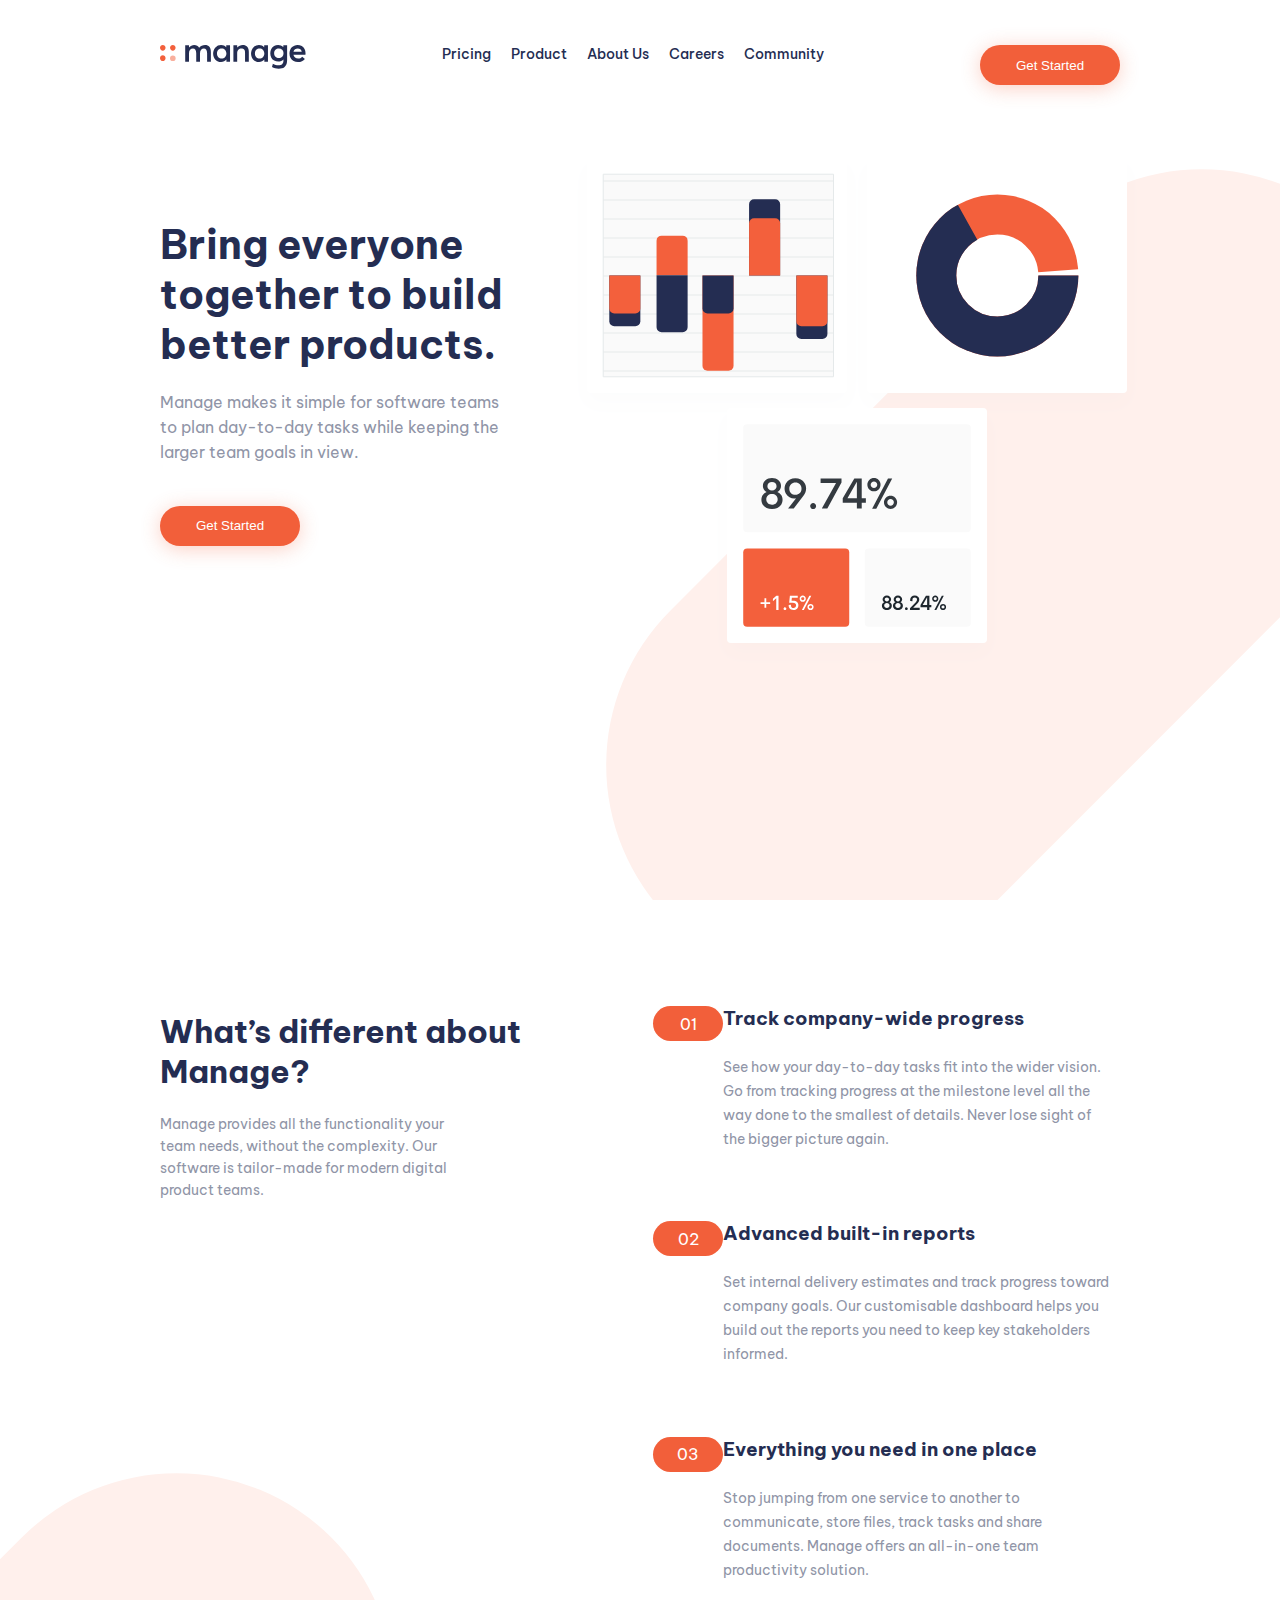
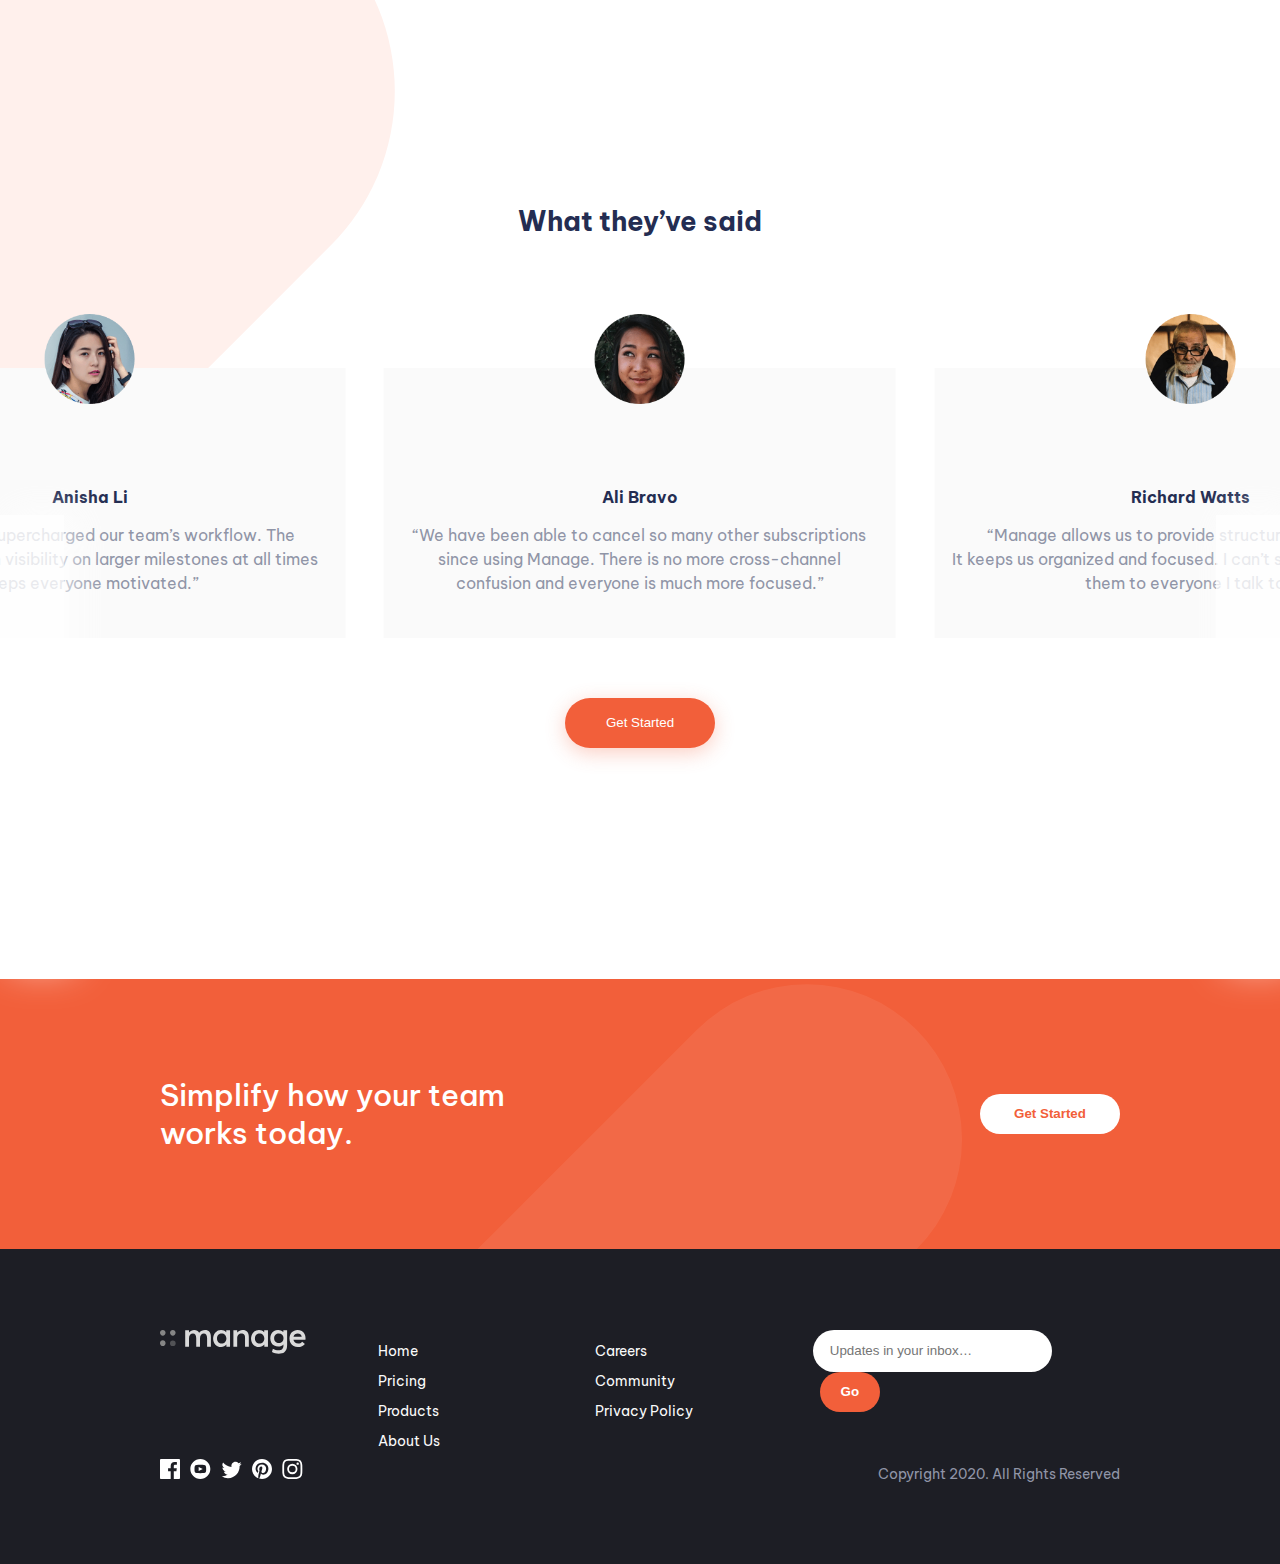
==== commit 5fa38823: "fourteenth commit" ====
--- a/index.html
+++ b/index.html
@@ -4,7 +4,6 @@
 <head>
   <meta charset="UTF-8">
   <meta name="viewport" content="width=device-width, initial-scale=1.0">
-  <!-- displays site properly based on user's device -->
 
   <link rel="icon" type="image/png" sizes="32x32" href="./images/favicon-32x32.png">
   <link rel="stylesheet" href="styles.css" media="screen and (min-width: 1000px)">
@@ -13,18 +12,6 @@
   <title>Frontend Mentor | Manage landing page</title>
 
   <script src="script.js" defer></script>
-
-  <!-- Feel free to remove these styles or customise in your own stylesheet 👍 -->
-  <style>
-    .attribution {
-      font-size: 11px;
-      text-align: center;
-    }
-
-    .attribution a {
-      color: hsl(228, 45%, 44%);
-    }
-  </style>
 </head>
 
 <body>
@@ -264,80 +251,82 @@
   </div>
 
   <div class="mobile-div">
-    <nav class="mobile-nav">
-      <div class="overlay display"></div>
-      <div class="navigator-div remove-nav-div">
-        <div class="navigator remove-nav">
-          <a href="#" class="pricing">Pricing</a>
-          <a href="#">Product</a>
-          <a href="#">About Us</a>
-          <a href="#">Careers</a>
-          <a href="#">Community</a>
-        </div>
-      </div>
-
-      <div class="nav-div">
-        <div class="navdiv">
-          <img src="images\logo.svg" alt="logo" class="logo">
-          <img src="images\icon-hamburger.svg" alt="icon-hamburger" class="menu-icon">
-          <img src="images\icon-close.svg" alt="icon-close" class="display close_icon">
-        </div>
-        <div class="hero-div">
-          <div class="hero-img-div">
-            <img src="images\illustration-intro.svg" alt="illustration-intro" class="hero-img">
-          </div>
-          <div class="hero-txt-div">
-            <h1 class="hero-txt">Bring everyone<br>together to build<br>better products.<br></h1>
-            <p class="hero-subtxt">Manage makes it simple for software<br>teams to plan day-to-day
-              tasks while<br>keeping the larger team goals in view.</p>
-            <div class="get-started-div">
-              <button class="get-started-btn">Get Started</button>
-            </div>
-          </div>
-        </div>
-      </div>
-    </nav>
-
-    <section class="about-section">
-      <div class="about-hero-div">
-        <h1 class="about-hero-txt">What’s different<br>about Manage?</h1>
-        <p class="about-hero-subtxt">Manage provides all the functionality your<br>team needs, without
-          the complexity. Our<br>software is tailor-made for modern digital<br>
-          product teams.<br></p>
-      </div>
-
-      <div class="about-div">
-        <div class="about">
-          <div class="about-txts-div">
-            <div class="about-id">01</div>
-            <h3 class="about-txt">Track company-wide progress</h3>
-          </div>
-          <p class="about-subtxt">See how your day-to-day tasks fit into the wider<br>vision. Go from
-            tracking progress at the milestone<br>level all the way done to the
-            smallest of details.<br>Never lose sight of the bigger picture again.<br></p>
-        </div>
-
-        <div class="about">
-          <div class="about-txts-div">
-            <div class="about-id">02</div>
-            <h3 class="about-txt">Advanced built-in reports</h3>
-          </div>
-          <p class="about-subtxt">Set internal delivery estimates and track progress<br>toward company
-            goals. Our customisable<br>dashboard helps you build out the reports
-            you<br>need to keep key stakeholders informed.<br></p>
-        </div>
-
-        <div class="about">
-          <div class="about-txts-div">
-            <div class="about-id">03</div>
-            <h3 class="about-txt">Everything you need in one place</h3>
-          </div>
-          <p class="about-subtxt">Stop jumping from one service to another to<br>communicate, store files,
-            track tasks and share<br>documents. Manage offers an all-in-one team<br>
-            productivity solution.<br></p>
-        </div>
-      </div>
-    </section>
+    <header class="nav-about">
+      <nav class="mobile-nav">
+        <div class="overlay display"></div>
+        <div class="navigator-div remove-nav-div">
+          <div class="navigator remove-nav">
+            <a href="#" class="pricing">Pricing</a>
+            <a href="#">Product</a>
+            <a href="#">About Us</a>
+            <a href="#">Careers</a>
+            <a href="#">Community</a>
+          </div>
+        </div>
+
+        <div class="nav-div">
+          <div class="navdiv">
+            <img src="images\logo.svg" alt="logo" class="logo">
+            <img src="images\icon-hamburger.svg" alt="icon-hamburger" class="menu-icon">
+            <img src="images\icon-close.svg" alt="icon-close" class="display close_icon">
+          </div>
+          <div class="hero-div">
+            <div class="hero-img-div">
+              <img src="images\illustration-intro.svg" alt="illustration-intro" class="hero-img">
+            </div>
+            <div class="hero-txt-div">
+              <h1 class="hero-txt">Bring everyone<br>together to build<br>better products.<br></h1>
+              <p class="hero-subtxt">Manage makes it simple for software<br>teams to plan day-to-day
+                tasks while<br>keeping the larger team goals in view.</p>
+              <div class="get-started-div">
+                <button class="get-started-btn">Get Started</button>
+              </div>
+            </div>
+          </div>
+        </div>
+      </nav>
+
+      <section class="about-section">
+        <div class="about-hero-div">
+          <h1 class="about-hero-txt">What’s different<br>about Manage?</h1>
+          <p class="about-hero-subtxt">Manage provides all the functionality your<br>team needs, without
+            the complexity. Our<br>software is tailor-made for modern digital<br>
+            product teams.<br></p>
+        </div>
+
+        <div class="about-div">
+          <div class="about">
+            <div class="about-txts-div first-about">
+              <div class="about-id">01</div>
+              <h3 class="about-txt">Track company-wide progress</h3>
+            </div>
+            <p class="about-subtxt">See how your day-to-day tasks fit into the wider vision. Go from
+              tracking progress at the milestone level all the way done to the
+              smallest of details. Never lose sight of the bigger picture again.</p>
+          </div>
+
+          <div class="about">
+            <div class="about-txts-div">
+              <div class="about-id">02</div>
+              <h3 class="about-txt">Advanced built-in reports</h3>
+            </div>
+            <p class="about-subtxt">Set internal delivery estimates and track progress toward company
+              goals. Our customisable dashboard helps you build out the reports
+              you need to keep key stakeholders informed.</p>
+          </div>
+
+          <div class="about">
+            <div class="about-txts-div">
+              <div class="about-id">03</div>
+              <h3 class="about-txt">Everything you need in one place</h3>
+            </div>
+            <p class="about-subtxt">Stop jumping from one service to another to communicate, store files,
+              track tasks and share documents. Manage offers an all-in-one team
+              productivity solution.</p>
+          </div>
+        </div>
+      </section>
+    </header>
 
     <section class="testimonials-section">
       <h1 class="testimonials-heading">What they’ve said</h1>
@@ -387,10 +376,10 @@
         </div>
         <div class="markers-div">
           <div class="markers">
-            <div class="marker active-marker"></div>
-            <div class="marker"></div>
-            <div class="marker"></div>
-            <div class="marker"></div>
+            <div class="marker marker1"></div>
+            <div class="marker marker2"></div>
+            <div class="marker marker3"></div>
+            <div class="marker marker4"></div>
           </div>
         </div>
       </div>
@@ -408,9 +397,12 @@
 
     <footer class="mobile-footer">
       <div class="footer-div">
-        <form id="subscribe-form">
-          <input type="text" class="email-field" placeholder="Updates in your inbox…">
+        <form id="mobile-subscribe-form">
+          <input type="text" class="mobile-email-field" placeholder="Updates in your inbox…">
           <input type="submit" value="Go" class="go">
+          <i>
+            <p class="mobile_error_p">Hii</p>
+          </i>
         </form>
         <div class="sitemaps">
           <div class="sitemap">
@@ -451,87 +443,4 @@
   </div>
 </body>
 
-</html>
-
-
-<!-- Pricing
-Product
-About Us
-Careers
-Community
-
-Get Started
-
-Bring everyone together to build better products.
-
-Manage makes it simple for software teams to plan day-to-day 
-tasks while keeping the larger team goals in view.
-
-Get Started
-
-What’s different about Manage?
-
-Manage provides all the functionality your team needs, without 
-the complexity. Our software is tailor-made for modern digital 
-product teams. 
-
-01
-Track company-wide progress
-See how your day-to-day tasks fit into the wider vision. Go from 
-tracking progress at the milestone level all the way done to the 
-smallest of details. Never lose sight of the bigger picture again.
-
-02
-Advanced built-in reports
-Set internal delivery estimates and track progress toward company 
-goals. Our customisable dashboard helps you build out the reports 
-you need to keep key stakeholders informed.
-
-03
-Everything you need in one place
-Stop jumping from one service to another to communicate, store files, 
-track tasks and share documents. Manage offers an all-in-one team 
-productivity solution.
-
-What they’ve said
-
-Anisha Li
-“Manage has supercharged our team’s workflow. The ability to maintain 
-visibility on larger milestones at all times keeps everyone motivated.”
-
-Ali Bravo
-“We have been able to cancel so many other subscriptions since using 
-Manage. There is no more cross-channel confusion and everyone is much 
-more focused.”
-
-Richard Watts
-“Manage allows us to provide structure and process. It keeps us organized 
-and focused. I can’t stop recommending them to everyone I talk to!”
-
-Shanai Gough
-“Their software allows us to track, manage and collaborate on our projects 
-from anywhere. It keeps the whole team in-sync without being intrusive.”
-
-Get Started
-
-Simplify how your team works today.
-Get Started
-
-Home
-Pricing
-Products
-About Us
-Careers
-Community
-Privacy Policy
-
-Updates in your inbox…
-Go
-
-Copyright 2020. All Rights Reserved
-
-
-<div class=" attribution">
-            Challenge by <a href="https://www.frontendmentor.io?ref=challenge" target="_blank">Frontend Mentor</a>.
-            Coded by <a href="#">Your Name Here</a>.
-          </div> -->+</html>--- a/styles.css
+++ b/styles.css
@@ -251,6 +251,11 @@
     margin-right: 20px;
     font-weight: 500;
     font-size: .9em;
+    transition: all .3s;
+}
+
+.navs>a:hover {
+    color: hsl(227, 12%, 61%);
 }
 
 .getstarted-div {
@@ -259,13 +264,19 @@
 
 .get-started {
     background-color: hsl(12, 88%, 59%);
-    box-shadow: 0px 5px 7px hsl(12, 88%, 59%, .3);
+    box-shadow: 0px 3px 20px hsl(12, 88%, 59%, .3);
     cursor: pointer;
     border: 0px;
     color: white;
     width: 140px;
     height: 40px;
     border-radius: 50px;
+    transition: all .5s;
+}
+
+.get-started:hover {
+    background-color: hsl(12, 88%, 59%, .6);
+    color: hsl(0, 0%, 98%);
 }
 
 .hero-div {
@@ -446,14 +457,6 @@
     animation: slide8 10s ease-in-out infinite;
 }
 
-/* .slide {
-    animation: slide 10s ease-in-out infinite;
-    animation-name: slide;
-    animation-duration: 10s;
-    animation-timing-function: ease-in-out;
-    animation-iteration-count: infinite;
-} */
-
 .avatar-img {
     width: 90px;
     height: 90px;
@@ -512,10 +515,16 @@
     width: 150px;
     height: 50px;
     border-radius: 50px;
-    box-shadow: 0px 5px 7px hsl(12, 88%, 59%, .3);
+    box-shadow: 0px 5px 20px hsl(12, 88%, 59%, .3);
     cursor: pointer;
     margin-top: 60px;
     margin-bottom: 60px;
+    transition: all .5s;
+}
+
+.get-started-btn:hover {
+    background-color: hsl(12, 88%, 59%, .6);
+    color: hsl(0, 0%, 98%);
 }
 
 .simplify-section {
@@ -559,6 +568,11 @@
     border-radius: 50px;
     font-weight: 700;
     cursor: pointer;
+    transition: all .5s;
+}
+
+.simplify-btn:hover {
+    color: hsl(12, 88%, 59%, .5);
 }
 
 .footer-section {
@@ -594,6 +608,12 @@
 
 .socials>img {
     margin-left: 6px;
+    cursor: pointer;
+    transition: all .3s;
+}
+
+.socials>img:hover {
+    filter: invert(40%) sepia(90%) saturate(696%) hue-rotate(332deg) brightness(98%) contrast(93%);
 }
 
 img[alt="icon-facebook"] {
@@ -610,6 +630,12 @@
     text-decoration: none;
     font-size: .9em;
     color: hsl(0, 0%, 98%);
+    width: 8vw;
+    transition: all .3s;
+}
+
+.sitemap>a:hover {
+    color: hsl(12, 88%, 59%);
 }
 
 .first-map {
@@ -644,15 +670,21 @@
     font-weight: 700;
     margin-left: 7px;
     cursor: pointer;
+    transition: all .5s;
+}
+
+#go:hover {
+    filter: contrast(60%);
+    color: hsl(0, 0%, 98%);
 }
 
 .error {
-    color: rgb(255, 26, 26);
-    border: 1px solid rgb(255, 26, 26);
+    color: hsl(12, 88%, 59%);
+    border: 1px solid hsl(12, 88%, 59%);
 }
 
 .error_p {
-    color: rgb(255, 26, 26);
+    color: hsl(12, 88%, 59%);
     margin-right: 0;
     margin-left: 2vw;
     margin-top: 7px;
--- a/styles2.css
+++ b/styles2.css
@@ -67,6 +67,20 @@
 
     100% {
         transform: translateX(-440%);
+    }
+}
+
+@keyframes mark {
+    0% {
+        background-color: hsl(12, 88%, 59%);
+    }
+
+    50% {
+        background-color: none;
+    }
+
+    100% {
+        background-color: none;
     }
 }
 
@@ -84,9 +98,16 @@
     display: flex;
     justify-content: center;
     background-image: url("images\\bg-tablet-pattern.svg");
-    background-size: 120%;
+    background-size: 140%;
     background-repeat: no-repeat;
-    background-position: -70% -70%;
+    background-position: -30% -50%;
+}
+
+.nav-about {
+    background-image: url("images\\bg-tablet-pattern.svg");
+    background-size: 115%;
+    background-repeat: no-repeat;
+    background-position: -440% 32%;
 }
 
 .nav-div {
@@ -122,6 +143,8 @@
     flex-direction: column;
     justify-content: center;
     text-align: center;
+    margin-top: 5vh;
+    margin-bottom: 5vh;
 }
 
 .hero-txt {
@@ -170,14 +193,14 @@
     height: 50%;
     border-radius: 5px;
     box-shadow: 0px 10px 100px hsl(0, 0%, 0%, .3);
-    animation: slideIn .8s linear;
+    animation: slideIn .45s linear;
 }
 
 .navigator {
     display: flex;
     flex-direction: column;
     text-align: center;
-    animation: comeIn .8s .5s linear both;
+    animation: comeIn .45s .3s linear both;
 }
 
 .navigator>a {
@@ -197,11 +220,11 @@
 }
 
 .remove-nav-div {
-    animation: slideOut .8s linear both;
+    animation: slideOut .45s linear both;
 }
 
 .remove-nav {
-    animation: comeOut .4s linear both;
+    animation: comeOut .2s linear both;
 }
 
 .about-hero-div {
@@ -215,8 +238,13 @@
 
 .about-hero-subtxt {
     margin-top: 15px;
+    margin-bottom: 10vh;
     line-height: 23px;
     color: hsl(227, 12%, 61%);
+}
+
+.first-about {
+    margin-top: 12vh;
 }
 
 .about-txts-div {
@@ -224,7 +252,9 @@
     display: grid;
     grid-template-columns: 17vw auto;
     margin-left: 5vw;
-    margin-top: 10vw;
+    margin-top: 7vh;
+    border-top-left-radius: 50px;
+    border-bottom-left-radius: 50px;
 }
 
 .about-id {
@@ -241,9 +271,9 @@
 
 .about-txt {
     color: hsl(228, 39%, 23%);
-    margin-top: 10px;
+    margin-top: 17px;
     margin-left: 5vw;
-    font-size: 1.08em;
+    font-size: .9em;
 }
 
 .about-subtxt {
@@ -257,6 +287,8 @@
     text-align: center;
     color: hsl(228, 39%, 23%);
     font-size: 2.2em;
+    margin-top: 15vh;
+    margin-bottom: 17vh;
 }
 
 .testimonials {
@@ -267,7 +299,7 @@
 
 .mobile-testimony {
     width: 90%;
-    height: 50vh;
+    height: 45vh;
     text-align: center;
     display: flex;
     justify-content: center;
@@ -277,7 +309,10 @@
 
 .avatar-img {
     width: 27%;
-    height: 25%;
+    height: 14vh;
+    position: absolute;
+    margin-top: -16vh;
+    margin-left: -12vw;
 }
 
 .name {
@@ -294,12 +329,13 @@
 }
 
 .slide {
-    animation: slide 10s infinite both;
+    animation: slide 10s ease-in-out infinite both;
 }
 
 .markers-div {
     display: flex;
     justify-content: center;
+    padding-top: 5vh;
 }
 
 .markers {
@@ -312,12 +348,24 @@
     border: 1.9px solid hsl(12, 88%, 59%);
     border-radius: 50%;
     width: 3vw;
-    height: 1.3vh;
+    height: 1vh;
     margin-right: 10%;
 }
 
-.active-marker {
-    background-color: hsl(12, 88%, 59%);
+.marker1 {
+    animation: mark 5s infinite 0s alternate forwards;
+}
+
+.marker2 {
+    animation: mark 5s infinite 2s alternate forwards;
+}
+
+.marker3 {
+    animation: mark 5s infinite 4s alternate forwards;
+}
+
+.marker4 {
+    animation: mark 5s infinite 6s alternate forwards;
 }
 
 .get-startedbtn-div {
@@ -365,7 +413,7 @@
     align-items: center;
 }
 
-.email-field {
+.mobile-email-field {
     width: 62vw;
     height: 7vh;
     border-radius: 50px;
@@ -385,6 +433,21 @@
     cursor: pointer;
 }
 
+.error {
+    color: rgb(255, 26, 26);
+    border: 1px solid rgb(255, 26, 26);
+}
+
+.mobile_error_p {
+    color: rgb(255, 26, 26);
+    margin-right: 0;
+    margin-left: 5vw;
+    margin-top: 7px;
+    margin-bottom: 0;
+    display: none;
+    font-size: .87em;
+}
+
 .sitemaps {
     display: grid;
     grid-template-columns: auto auto;
